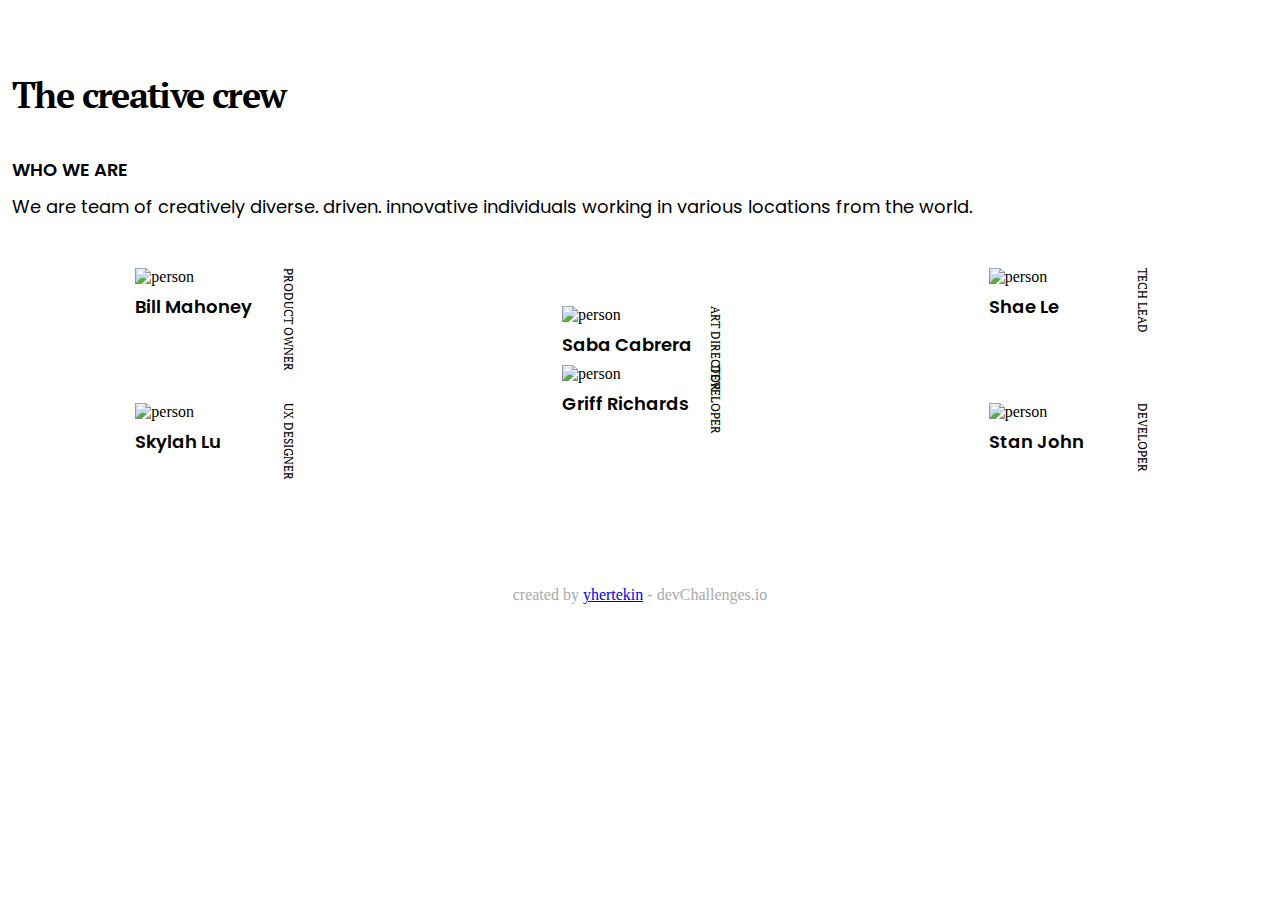
==== Responsive Web Developer/MyTeamPage/index.html @ 06407963 "fixed file name & add mobile design" ====
<!DOCTYPE html>
<html lang="en">
	<head>
		<meta charset="UTF-8" />
		<meta name="viewport" content="width=device-width, initial-scale=1.0" />
		<link
			rel="shortcut icon"
			href="/assets/devchallenges.png"
			type="image/x-icon"
		/>
		<link rel="stylesheet" href="style.css" />
		<title>My Team Page</title>
	</head>
	<body>
		<header>
			<h1 class="header">The creative crew</h1>
		</header>
		<main>
			<section class="info">
				<h2 class="info__header">Who we are</h2>
				<p class="info__text">
					We are team of creatively diverse. driven. innovative individuals
					working in various locations from the world.
				</p>
			</section>
			<section class="card__container">
				<article class="card">
					<img class="card__image" src="/assets/photo1.png" alt="person" />
					<h3 class="card__name">Bill Mahoney</h3>
					<h4 class="card__title">Product Owner</h4>
				</article>
				<article class="card">
					<img class="card__image" src="/assets/photo2.png" alt="person" />
					<h3 class="card__name">Saba Cabrera</h3>
					<h4 class="card__title">Art director</h4>
				</article>
				<article class="card">
					<img class="card__image" src="/assets/photo3.png" alt="person" />
					<h3 class="card__name">Shae Le</h3>
					<h4 class="card__title">Tech Lead</h4>
				</article>
				<article class="card">
					<img class="card__image" src="/assets/photo4.png" alt="person" />
					<h3 class="card__name">Skylah Lu</h3>
					<h4 class="card__title">UX Designer</h4>
				</article>
				<article class="card">
					<img class="card__image" src="/assets/photo5.png" alt="person" />
					<h3 class="card__name">Griff Richards</h3>
					<h4 class="card__title">Developer</h4>
				</article>
				<article class="card">
					<img class="card__image" src="/assets/photo6.png" alt="person" />
					<h3 class="card__name">Stan John</h3>
					<h4 class="card__title">Developer</h4>
				</article>
			</section>
		</main>
		<footer>
			<p>
				created by <a href="https://github.com/yhertekin">yhertekin</a> -
				devChallenges.io
			</p>
		</footer>
	</body>
</html>
---- Responsive Web Developer/MyTeamPage/style.css ----
@import url("https://fonts.googleapis.com/css2?family=Montserrat:wght@500;700&family=PT+Serif:wght@400;700&family=Poppins:wght@400;600&display=swap");

:root {
	/* Colors */

	--gray: #a9a9a9;

	/* Typography */
	--font-family-montserrat: "Montserrat", sans-serif;
	--font-family-poppins: "Poppins", sans-serif;
	--font-family-ptserif: "PT Serif", serif;

	--font-weight-regular: 400;
	--font-weight-medium: 500;
	--font-weight-semibold: 600;
	--font-weight-bold: 700;

	--font-size-xs: 10px;
	--font-size-sm: 14px;
	--font-size-md: 18px;
	--font-size-lg: 36px;
}

* {
	margin: 0;
	padding: 0;
	box-sizing: border-box;
}

h1.header {
	font-family: var(--font-family-ptserif);
	font-size: var(--font-size-lg);
	font-weight: var(--font-weight-bold);
	letter-spacing: -0.045em;
	margin-top: 71px;
	padding: 0 12px;
}
.info {
	padding: 0 12px;
}
.info > .info__header {
	font-family: var(--font-family-poppins);
	font-weight: var(--font-weight-semibold);
	font-size: var(--font-size-md);
	text-transform: uppercase;
	margin-top: 38px;
}
.info > .info__text {
	font-family: var(--font-family-poppins);
	font-weight: var(--font-weight-regular);
	font-size: var(--font-size-sm);
	margin-top: 10px;
}

.card__container {
	display: grid;
	grid-template-columns: 1fr 1fr;
	justify-items: center;
	margin-top: 38px;
}

.card {
	position: relative;
	width: 156px;
	margin-top: 10px;
}
.card:nth-of-type(2n) {
	margin-top: 48px;
}
.card > .card__image {
	width: 138.72px;
}

.card > h3.card__name {
	font-family: var(--font-family-poppins);
	font-weight: var(--font-weight-semibold);
	font-size: var(--font-size-sm);
	text-transform: capitalize;
	line-height: 21px;
	margin-top: 10px;
}
.card > h4.card__title {
	transform: rotate(90deg);
	transform-origin: top left;
	position: absolute;
	top: 0;
	left: 100%;
	width: 100%;
	font-family: var(--font-family-ptserif);
	font-weight: var(--font-weight-regular);
	font-size: var(--font-size-xs);
	text-transform: uppercase;
	margin-left: 4.03px;
	line-height: 13.25px;
}
footer {
	text-align: center;
	margin-top: 134px;
	margin-bottom: 24px;
	color: var(--gray);
}

footer > a {
	color: var(--gray);
	font-weight: var(--font-weight-bold);
}

@media only screen and (min-width: 800px) {
	:root {
		/* Typography */

		--font-size-xs: 12px;
		--font-size-sm: 18px;
		--font-size-md: 18px;
		--font-size-lg: 36px;
	}
	.card__container {
		grid-template-columns: 1fr 1fr 1fr;
	}
}
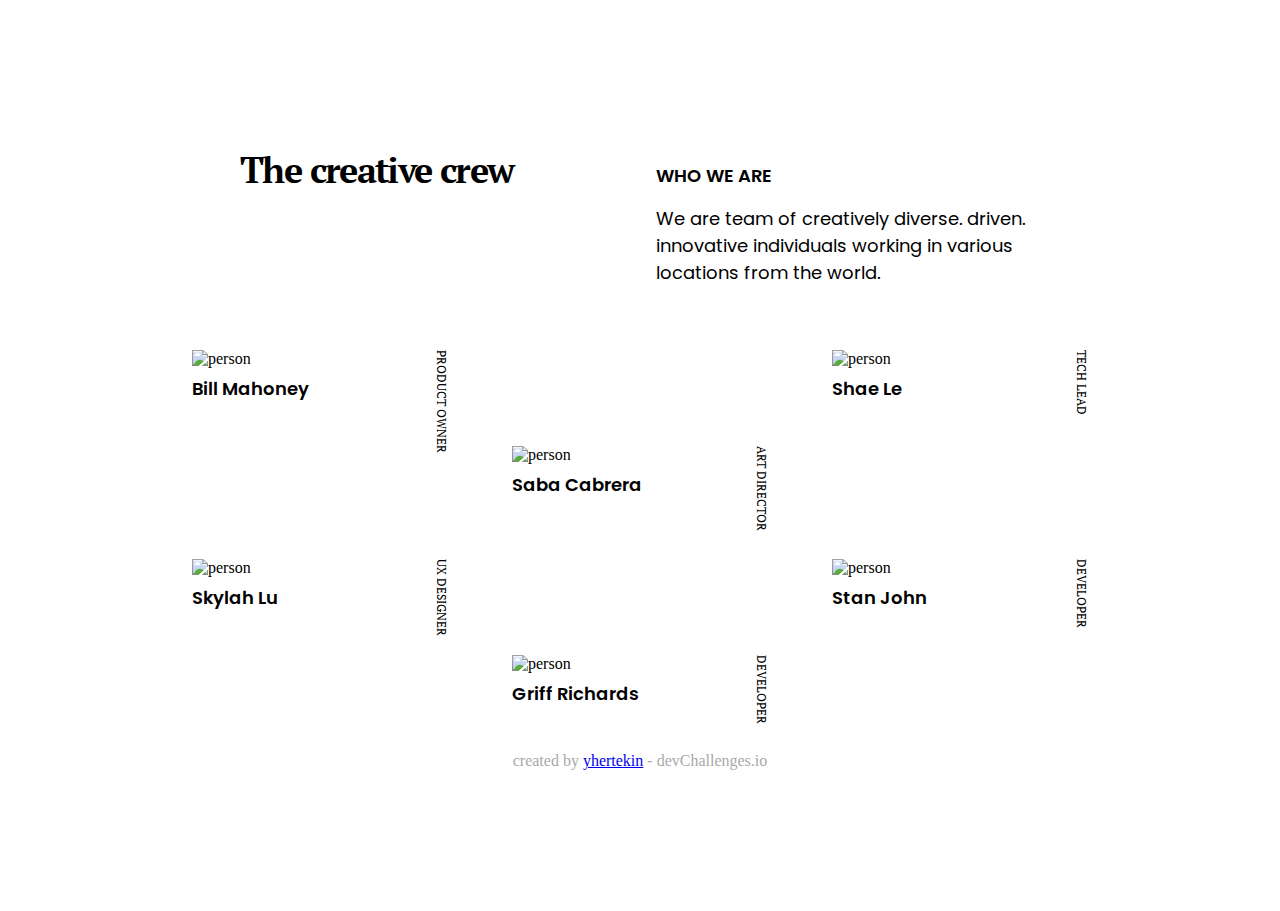
==== commit 8f705bcd: "add desktop & fixed mobile" ====
--- a/Responsive Web Developer/MyTeamPage/index.html
+++ b/Responsive Web Developer/MyTeamPage/index.html
@@ -14,8 +14,6 @@
 	<body>
 		<header>
 			<h1 class="header">The creative crew</h1>
-		</header>
-		<main>
 			<section class="info">
 				<h2 class="info__header">Who we are</h2>
 				<p class="info__text">
@@ -23,6 +21,8 @@
 					working in various locations from the world.
 				</p>
 			</section>
+		</header>
+		<main>
 			<section class="card__container">
 				<article class="card">
 					<img class="card__image" src="/assets/photo1.png" alt="person" />
--- a/Responsive Web Developer/MyTeamPage/style.css
+++ b/Responsive Web Developer/MyTeamPage/style.css
@@ -2,9 +2,7 @@
 
 :root {
 	/* Colors */
-
 	--gray: #a9a9a9;
-
 	/* Typography */
 	--font-family-montserrat: "Montserrat", sans-serif;
 	--font-family-poppins: "Poppins", sans-serif;
@@ -27,48 +25,57 @@
 	box-sizing: border-box;
 }
 
+body {
+	display: flex;
+	flex-direction: column;
+	align-items: center;
+	justify-content: center;
+	min-height: 100vh;
+}
+
+header {
+	padding: 1rem;
+}
+
 h1.header {
 	font-family: var(--font-family-ptserif);
 	font-size: var(--font-size-lg);
 	font-weight: var(--font-weight-bold);
 	letter-spacing: -0.045em;
-	margin-top: 71px;
-	padding: 0 12px;
+	margin-top: 3rem;
 }
-.info {
-	padding: 0 12px;
-}
+
 .info > .info__header {
 	font-family: var(--font-family-poppins);
 	font-weight: var(--font-weight-semibold);
 	font-size: var(--font-size-md);
 	text-transform: uppercase;
-	margin-top: 38px;
+	margin: 1rem 0;
 }
 .info > .info__text {
 	font-family: var(--font-family-poppins);
 	font-weight: var(--font-weight-regular);
 	font-size: var(--font-size-sm);
-	margin-top: 10px;
 }
 
 .card__container {
 	display: grid;
-	grid-template-columns: 1fr 1fr;
-	justify-items: center;
-	margin-top: 38px;
+	grid-template-columns: 45vw 45vw;
+
+	padding: 1rem;
+	align-self: center;
+	gap: 1rem;
 }
 
 .card {
 	position: relative;
-	width: 156px;
-	margin-top: 10px;
 }
 .card:nth-of-type(2n) {
-	margin-top: 48px;
+	margin-top: 3rem;
 }
+
 .card > .card__image {
-	width: 138.72px;
+	width: calc(100% - 1.2rem);
 }
 
 .card > h3.card__name {
@@ -90,13 +97,11 @@
 	font-weight: var(--font-weight-regular);
 	font-size: var(--font-size-xs);
 	text-transform: uppercase;
-	margin-left: 4.03px;
+
 	line-height: 13.25px;
 }
 footer {
-	text-align: center;
-	margin-top: 134px;
-	margin-bottom: 24px;
+	margin: 2rem auto;
 	color: var(--gray);
 }
 
@@ -108,13 +113,31 @@
 @media only screen and (min-width: 800px) {
 	:root {
 		/* Typography */
-
 		--font-size-xs: 12px;
 		--font-size-sm: 18px;
 		--font-size-md: 18px;
 		--font-size-lg: 36px;
 	}
+	header {
+		display: grid;
+		grid-template-columns: 30vw 30vw;
+		gap: 2rem;
+		margin: 2rem 0;
+	}
+	h1.header {
+		margin: 0;
+	}
+
 	.card__container {
-		grid-template-columns: 1fr 1fr 1fr;
+		display: inline-grid;
+		grid-template-columns: repeat(3, 20vw);
+		gap: 4rem;
+	}
+	.card:nth-of-type(2n) {
+		margin-top: 0rem;
+	}
+	.card:nth-of-type(2),
+	.card:nth-of-type(5) {
+		margin-top: 6rem;
 	}
 }
